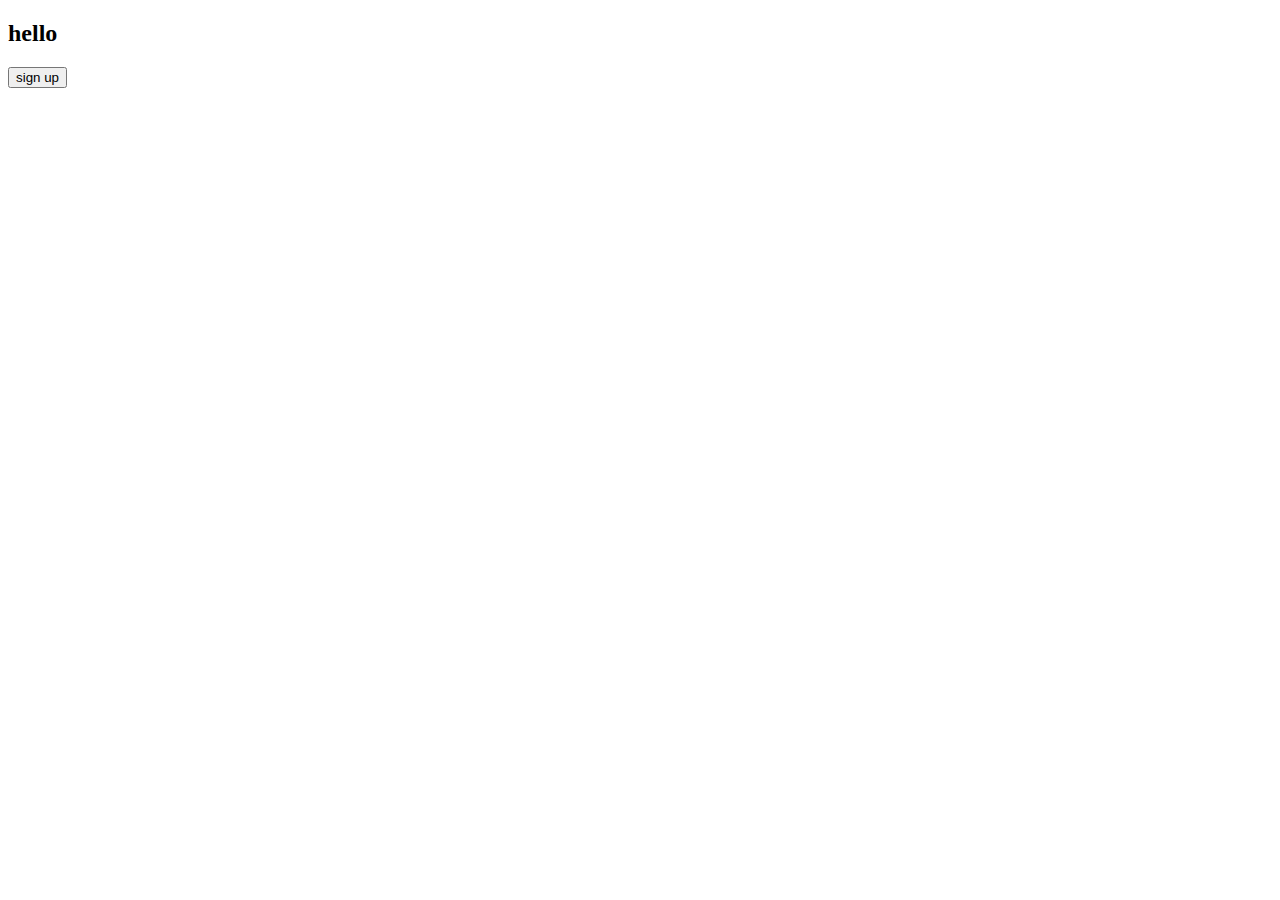
==== SignIn/signin.html @ 5285b239 "first commit" ====
<!DOCTYPE html>
<html lang="en">
<head>
    <meta charset="UTF-8">
    <meta http-equiv="X-UA-Compatible" content="IE=edge">
    <meta name="viewport" content="width=device-width, initial-scale=1.0">
    <title>Signin</title>
</head>
<body>
    <div class="container">
        <h2>hello</h2>
        <button class="btn btn-primary">sign up</button>
    </div>
</body>
</html>
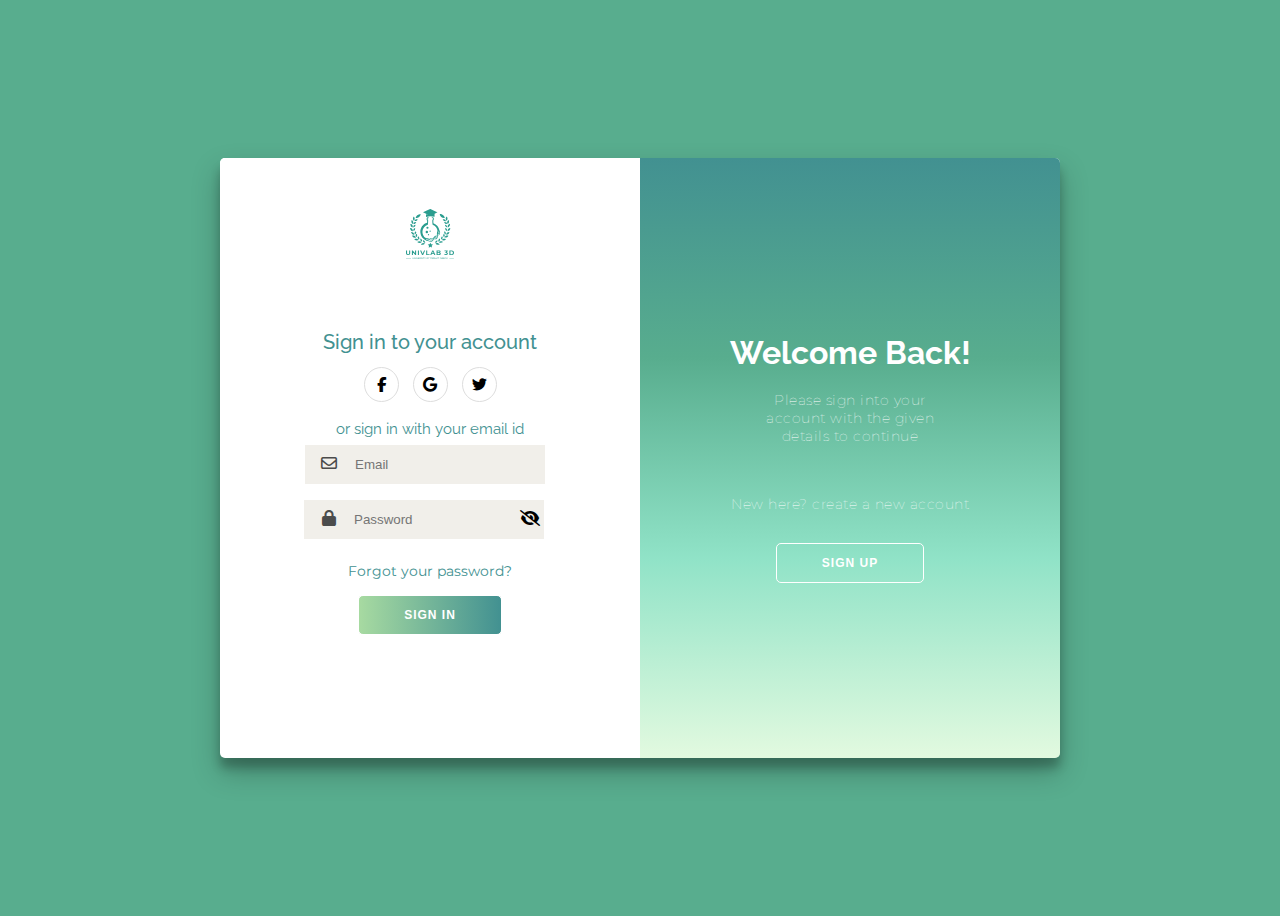
==== commit 27f44f0f: "last commit" ====
--- a/SignIn/signin.html
+++ b/SignIn/signin.html
@@ -1,15 +1,182 @@
+
 <!DOCTYPE html>
 <html lang="en">
 <head>
     <meta charset="UTF-8">
     <meta http-equiv="X-UA-Compatible" content="IE=edge">
     <meta name="viewport" content="width=device-width, initial-scale=1.0">
-    <title>Signin</title>
+    <title>Sign in || Sign up </title>
+     <!-- font awesome icons -->
+     <link rel="stylesheet" href="https://cdnjs.cloudflare.com/ajax/libs/font-awesome/4.7.0/css/font-awesome.min.css">
+     <link rel="stylesheet" href="https://cdnjs.cloudflare.com/ajax/libs/font-awesome/6.2.0/css/all.min.css">
+     <link rel="stylesheet" href="https://cdnjs.cloudflare.com/ajax/libs/font-awesome/6.1.1/css/all.min.css" integrity="sha512-KfkfwYDsLkIlwQp6LFnl8zNdLGxu9YAA1QvwINks4PhcElQSvqcyVLLD9aMhXd13uQjoXtEKNosOWaZqXgel0g==" crossorigin="anonymous" referrerpolicy="no-referrer" />
+    
+     <!-- css stylesheet -->
+    <link rel="stylesheet" href="style2.css">
 </head>
 <body>
-    <div class="container">
-        <h2>hello</h2>
-        <button class="btn btn-primary">sign up</button>
+    
+    <section class="sticky">
+        <div class="bubbles">
+            <div class="bubble"></div>
+          <div class="bubble"></div>
+          <div class="bubble"></div>
+          <div class="bubble"></div>
+          <div class="bubble"></div>
+          <div class="bubble"></div>
+          <div class="bubble"></div>
+          <div class="bubble"></div>
+          <div class="bubble"></div>
+          <div class="bubble"></div>
+          
+        </div>
+      </section>
+      
+    <div class="container" id="container">
+         
+        <div class="form-container sign-up-container">
+            
+            <form action="#" id="loginForm">
+                
+                <header>Register a new account</header>
+                <div class="social-container">
+                    <a href="#" class="social"><i class="fab fa-facebook-f"></i></a>
+                    <a href="#" class="social"><i class="fab fa-google"></i></a>
+                    <a href="#" class="social"><i class="fab fa-twitter"></i></a>
+                </div>
+                <span>or  register  with  your  email  id</span>
+               
+                
+                  <div class=" row g-3">
+                     <div class="col">
+                      <input type="text" class="form-control" placeholder="First name" aria-label="First name">
+                    </div>
+                    &nbsp;
+                    <div class="col">
+                      <input type="text" class="form-control" placeholder="Last name" aria-label="Last name">
+                    </div>
+                  </div>
+                <div class="form-group">
+                    <i class="far fa-user"></i>
+                    <input class="myInput" type="text" placeholder="User name" name="username" />
+                    
+                </div>
+                <div class="form-group">
+                    <i class="far fa-envelope"></i>
+                    <input class="myInput" type="email" placeholder="Email" name="email"/>
+                    
+                </div>
+                <div class="form-group">
+                    <i class="fas fa-lock"></i>
+                    <input class="myInput" type="password" placeholder="Password" name="pass"/>
+                    
+                </div>
+                <div class="form-group">
+                    <i class="fas fa-address-card"></i>
+                    <input class="myInput" type="text" placeholder="Registration number" name="registration" />
+                    
+                </div>
+                <div class="form-group row g-3">
+                    <div class="  col">
+                        
+                        <select id="inputState" class="form-select" aria-placeholder="Level">
+                            
+                            <option >Level</option>
+                            <option></option>
+                          </select>
+                    </div>
+                    &nbsp;
+                    <div class="col">
+                        <select id="inputState" class="form-select" aria-placeholder="Departement">
+                            <option >Departement</option>
+                            <option></option>
+                          </select>
+                    </div>
+                    &nbsp;
+                    <div class="col">
+                        <select id="inputState" class="form-select" aria-placeholder="Groupe" aria-label="Groupe">
+                            <option >Groupe</option>
+                            <option></option>
+                          </select>
+                    </div>
+                  </div>
+                
+                <button >Sign Up </button>
+            </form>
+        </div>
+        
+            
+        <div class="form-container sign-in-container">
+            
+            <form action="../Profile/teacher/TeacherProfile1.html">
+                <a class="logo1" id="brand1" href="../index.html"><img
+                    src="../assets/images/univlab logo 2.svg"
+                    height="50"
+                    alt="Logo"
+                    loading="lazy"
+                  /> </a>
+                  
+                <div class="head1"><header>Sign in to your account</header></div>
+                <div class="social-container">
+                    <a href="#" class="social"><i class="fab fa-facebook-f"></i></a>
+                    <a href="#" class="social"><i class="fab fa-google"></i></a>
+                    <a href="#" class="social"><i class="fab fa-twitter"></i></a>
+                </div>
+                
+                <span> or sign in with your email id</span>
+                <div class="form-group">
+                    <i class="far fa-envelope"></i>
+                     <input  class="myInput"  placeholder="Email" type="text" id="email" required> 
+                     
+                </div>
+                <div class="form-group">
+                    <i class="fas fa-lock"></i>
+                     <input  class="myInput" type="password" id="password" placeholder="Password" required> 
+                     
+                     <div class="eye">
+                     <i id="hide1" class="fa-solid fa-eye"></i>
+                     <i id="hide2"class="fa-solid fa-eye-slash"></i>
+                     </div>
+                </div>
+                <a href="#" class="forgot">Forgot your password?</a>
+                <button>Sign In</button>
+            </form>
+        </div>
+        
+        <div class="overlay-container" id="overlayCon">
+            
+            <div class="overlay">
+                
+                <div class="overlay-panel overlay-left">
+                    <a class="logo " id="brand1" href="../index.html"><img
+                        src="../assets/images/univlab logo 2 copy.svg"
+                        height="50"
+                        
+                        alt="Logo"
+                        loading="lazy"
+                      /> </a>
+                    <h1 style="font-family: Raleway , 'Montserrat';">Hello Friend !</h1>
+                    <p>Please provide the</br> informations to register</br> your account</p>
+                    <p >Already have an account! Sign in</p>
+                    <button class="signIn" id="signIn">Sign In</button>
+                </div>
+                <div class="overlay-panel overlay-right">
+                    <h1 style="font-family: Raleway , 'Montserrat';">Welcome Back!</h1>
+                    <p>Please sign into your</br> account with the given</br> details to continue</p>
+                    <p >New here? create a new account</p>
+                    <button class="ghost" id="signUp">Sign Up</button>
+                </div>
+            </div>
+            
+        </div>
     </div>
+
+  
+    
+    <!-- js code -->
+    <script src="script.js">
+     
+    </script>
+
 </body>
 </html>--- a/SignIn/style2.css
+++ b/SignIn/style2.css
@@ -0,0 +1,455 @@
+
+@import url('https://fonts.googleapis.com/css?family=Montserrat:400,800');
+@import url('https://fonts.googleapis.com/css2?family=Raleway:wght@700&display=swap');
+
+* {
+	box-sizing: border-box;
+}
+
+body {
+	
+	background:#58ad8e;
+	display: flex;
+	justify-content: center;
+	align-items: center;
+	flex-direction: column;
+	font-family: 'Montserrat', sans-serif;
+	height: 100vh;
+	
+}
+
+
+
+h1 {
+	font-weight: bold;
+	
+    color: 
+	#429191;
+    
+}
+header {
+    color:
+	#429191;
+    font-size: 20px;
+    font-weight: 500;
+    font-family: 'Raleway';
+    font-style: normal;
+    line-height: 1%;
+	
+    
+  }
+  .head1{
+	color:
+	#429191;
+    font-size: 20px;
+    font-weight: 500;
+    font-family: 'Raleway';
+    font-style: normal;
+    line-height: 1%;
+	margin-top: 20%;
+    
+  }
+h2 {
+	text-align: center;
+}
+.overlay h1{
+    font-weight: bold;
+	margin: 0;
+    color: #ffffff;
+}
+p {
+	font-size: 14px;
+	font-weight: 100;
+	line-height: 20px;
+	letter-spacing: 0.5px;
+	margin: 20px 0 30px;
+    line-height: 18px;
+}
+#p3{
+	
+		font-size: 14px;
+		font-weight: 100;
+		line-height: 20px;
+		letter-spacing: 0.5px;
+		margin: 20px 0 30px;
+		
+	
+}
+
+span {
+	font-size: 15px;
+    color: 
+	#429191;
+    font-family: 'Raleway';
+    font-style: normal;
+    line-height: 15px;
+}
+
+a {
+	color: 
+	#429191;
+	font-size: 14px;
+	text-decoration: none;
+	margin: 15px 0;
+}
+.far {
+    position: relative;
+    left: 36px;
+    color: rgb(75, 75, 75);
+  } 
+  .fas{
+    position: relative;
+    left: 36px;
+    color: rgb(75, 76, 76);
+  } 
+ 
+  .fab{
+    color: black;
+  }
+  
+  .myInput {
+    width: 240px;
+    padding: 12px;
+    padding-left: 50px;
+    margin-right: 30px;
+    
+    background-color: #f1efea;
+    
+    
+  }
+
+button{
+	border-radius: 5px;
+    
+	border: 1px solid #ffffff;
+	background: linear-gradient(to right, #a7daa1, 
+	#429191);
+	color: #ffffff;
+	font-size: 12px;
+	font-weight: bold;
+	padding: 12px 45px;
+	letter-spacing: 1px;
+	text-transform: uppercase;
+	transition: transform 80ms ease-in;
+}
+
+button:active {
+	transform: scale(0.95);
+}
+
+button:focus {
+	outline: none;
+}
+
+button.ghost {
+	background: transparent;
+	border-color: #ffffff;
+}
+button.signIn {
+	background: transparent;
+	border-color: #ffffff;
+}
+form {
+	background-color: #FFFFFF;
+	display: flex;
+	align-items: center;
+	justify-content: center;
+	flex-direction: column;
+	padding: 0 50px;
+	height: 100%;
+	text-align: center;
+}
+
+input {
+	background-color: #eee;
+    
+	border: none;
+	padding: 12px 15px;
+	margin: 8px 0;
+	width: 100%;
+}
+select {
+	background-color: #eee;
+    border-color: #eee;
+	padding: 12px 15px;
+	
+	margin: 8px 0;
+	
+	
+}
+.row{
+	display: flex;
+	flex-direction: row;
+	
+}
+
+.container {
+	background-color: #fff;
+	border-radius: 5px;
+  	box-shadow: 0 14px 28px rgba(0,0,0,0.25), 
+			0 10px 10px rgba(0,0,0,0.22);
+	position: relative;
+	overflow: hidden;
+	width: 840px;
+	height: 600px;;
+	max-width: 100%;
+	min-height: 480px;
+}
+
+.form-container {
+	position: absolute;
+	top: 0;
+	height: 100%;
+	transition: all 0.6s ease-in-out;
+	
+}
+
+.sign-in-container {
+	left: 0;
+	width: 50%;
+	z-index: 2;
+	padding-bottom: 20%;
+}
+
+.container.right-panel-active .sign-in-container {
+	transform: translateX(100%);
+}
+
+.sign-up-container {
+	left: 0;
+	width: 50%;
+	opacity: 0;
+	z-index: 1;
+	
+}
+
+.container.right-panel-active .sign-up-container {
+	transform: translateX(100%);
+	opacity: 1;
+	z-index: 5;
+	animation: show 0.6s;
+}
+
+@keyframes show {
+	0%, 49.99% {
+		opacity: 0;
+		z-index: 1;
+	}
+	
+	50%, 100% {
+		opacity: 1;
+		z-index: 5;
+	}
+}
+
+.overlay-container {
+	position: absolute;
+	top: 0;
+	left: 50%;
+	width: 50%;
+	height: 100%;
+	overflow: hidden;
+	transition: transform 0.6s ease-in-out;
+	z-index: 100;
+}
+
+.container.right-panel-active .overlay-container{
+	transform: translateX(-100%);
+}
+
+.overlay {
+	
+	background: -webkit-linear-gradient(to bottom , #429191,#45b28a,#21D190 , #b1dcac);
+	background: linear-gradient(to bottom , #429191,#58ad8e,#7addbcd5, #adf0a559);
+	
+	background-repeat: no-repeat;
+	background-size: cover;
+	background-position: 0 0;
+	color: #FFFFFF;
+	position: relative;
+	left: -100%;
+	height: 100%;
+	width: 200%;
+  	transform: translateX(0);
+	transition: transform 0.6s ease-in-out;
+}
+
+.container.right-panel-active .overlay {
+  	transform: translateX(50%);
+}
+
+.overlay-panel {
+	position: absolute;
+	display: flex;
+	align-items: center;
+	justify-content: center;
+	flex-direction: column;
+	padding: 0 40px;
+	text-align: center;
+	top: 0;
+	height: 100%;
+	width: 50%;
+	transform: translateX(0);
+	transition: transform 0.6s ease-in-out;
+}
+
+.overlay-left {
+	transform: translateX(-20%);
+	margin-top: -10%;
+}
+
+.container.right-panel-active .overlay-left {
+	transform: translateX(0);
+}
+
+.overlay-right {
+	right: 0;
+	transform: translateX(0);
+}
+
+.container.right-panel-active .overlay-right {
+	transform: translateX(20%);
+}
+
+.social-container {
+	margin: 20px 0;
+	margin-top: 8%;
+}
+
+.social-container a {
+	border: 1px solid #DDDDDD;
+	border-radius: 50px;
+	
+    font-size: 15px; 
+	display: inline-flex;
+	justify-content: center;
+	align-items: center;
+	margin: 0 5px;
+	height: 35px;
+	width: 35px;
+}
+.logo{
+	margin-inline-start: 0;
+	margin-bottom: 15%  ;
+}
+.logo1{
+	
+	margin-inline-start: 0;
+	
+	margin-top: 30%  ;
+	
+
+}
+.eye{
+	position: absolute;
+	top: 58.5%;
+	right: 100px;
+}
+
+
+#hide1{
+	display: none;
+}
+.bubbles{
+	position:absolute;
+	width:100%;
+	height: 100%;
+	z-index:0;
+	overflow:hidden;
+	top:0;
+	left:0;
+  }
+  .bubble{
+	position: absolute;
+	bottom:-90px;
+	width:40px;
+	height: 40px;
+	background:#fffcfc;
+	border-radius:50%;
+	opacity:0.5;
+	animation: rise 10s infinite ease-in;
+  }
+  .bubble:nth-child(1){
+	width:40px;
+	height:40px;
+	right:5%;
+	animation-duration:8s;
+  }
+  .bubble:nth-child(2){
+	width:20px;
+	height:20px;
+	left:20%;
+	animation-duration:5s;
+	animation-delay:1s;
+  }
+  .bubble:nth-child(3){
+	width:50px;
+	height:50px;
+	left:35%;
+	animation-duration:7s;
+	animation-delay:2s;
+  }
+  .bubble:nth-child(4){
+	width:80px;
+	height:80px;
+	left:50%;
+	animation-duration:11s;
+	animation-delay:0s;
+  }
+  .bubble:nth-child(5){
+	width:35px;
+	height:35px;
+	
+	right: 0%;
+	animation-duration:6s;
+	animation-delay:1s;
+  }
+  .bubble:nth-child(6){
+	width:45px;
+	height:45px;
+	left:0%;
+	animation-duration:8s;
+	animation-delay:3s;
+  }
+  .bubble:nth-child(7){
+	width:80px;
+	height:80px;
+	left:30%;
+	animation-duration:12s;
+	animation-delay:2s;
+  }
+  .bubble:nth-child(8){
+	width:25px;
+	height:25px;
+	left:80%;
+	animation-duration:6s;
+	animation-delay:2s;
+  }
+  .bubble:nth-child(9){
+	width:15px;
+	height:15px;
+	left:10%;
+	animation-duration:5s;
+	animation-delay:1s;
+  }
+  .bubble:nth-child(10){
+	width:90px;
+	height:90px;
+	left:0%;
+	animation-duration:10s;
+	animation-delay:4s;
+  }
+  @keyframes rise{
+	0%{
+	  bottom:-100px;
+	  transform:translateX(0);
+	}
+	50%{
+	  transform:translate(100px);
+	}
+	100%{
+	  bottom:1080px;
+	  transform:translateX(-200px);
+	}
+  }
+  